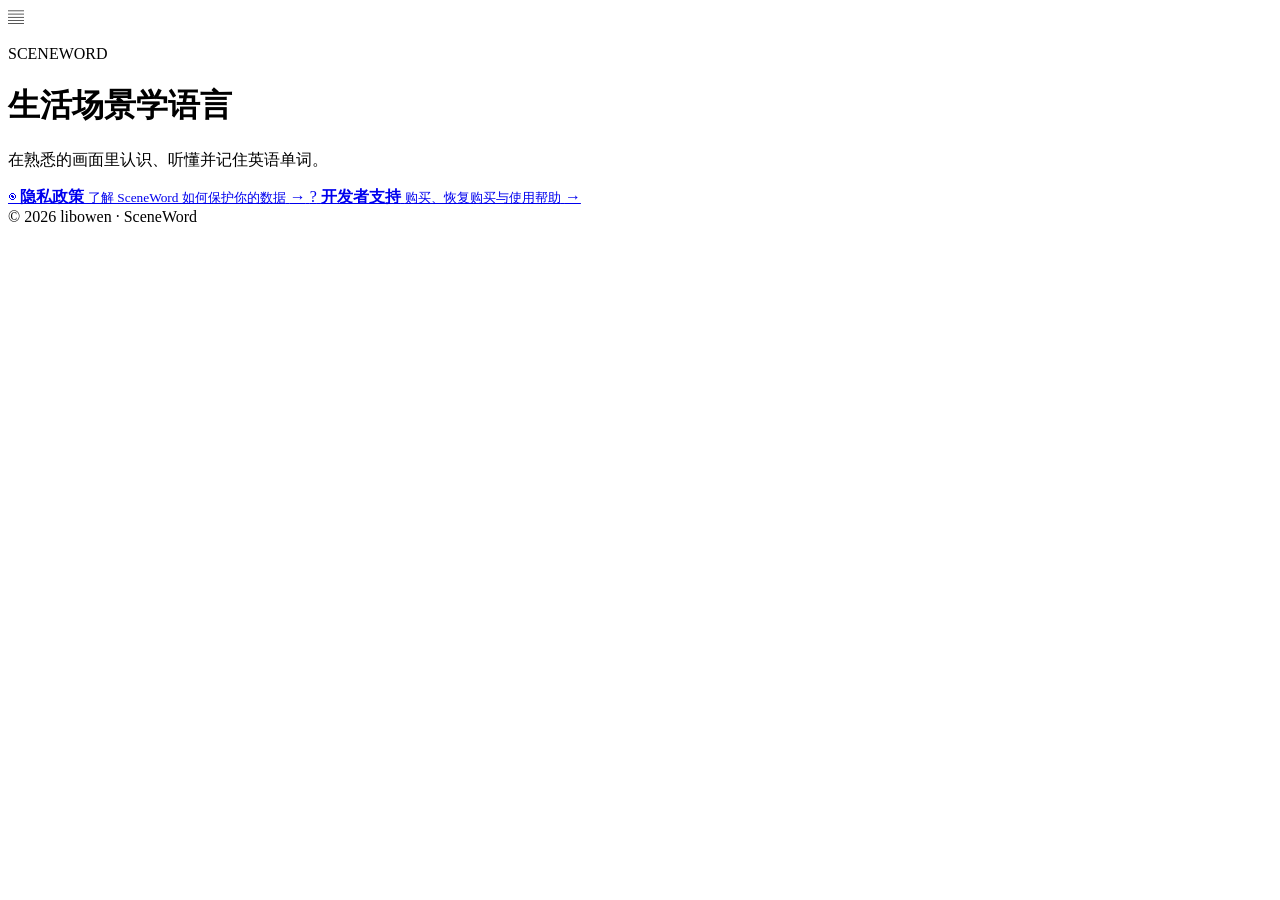
==== index.html @ d2f7aee0 "feat: add SceneWord support home" ====
<!doctype html>
<html lang="zh-CN">
<head>
  <meta charset="utf-8">
  <meta name="viewport" content="width=device-width, initial-scale=1">
  <meta name="description" content="SceneWord 隐私政策与开发者支持。">
  <title>SceneWord · 支持</title>
  <link rel="stylesheet" href="styles.css">
</head>
<body>
  <main class="shell">
    <header class="hero">
      <div class="brand-mark" aria-hidden="true">▤</div>
      <div>
        <p class="eyebrow">SCENEWORD</p>
        <h1>生活场景学语言</h1>
        <p class="lead">在熟悉的画面里认识、听懂并记住英语单词。</p>
      </div>
    </header>

    <section class="link-grid" aria-label="帮助链接">
      <a class="link-card" href="privacy.html">
        <span class="card-icon" aria-hidden="true">◉</span>
        <span>
          <strong>隐私政策</strong>
          <small>了解 SceneWord 如何保护你的数据</small>
        </span>
        <span class="arrow" aria-hidden="true">→</span>
      </a>
      <a class="link-card" href="support.html">
        <span class="card-icon" aria-hidden="true">?</span>
        <span>
          <strong>开发者支持</strong>
          <small>购买、恢复购买与使用帮助</small>
        </span>
        <span class="arrow" aria-hidden="true">→</span>
      </a>
    </section>

    <footer>© 2026 libowen · SceneWord</footer>
  </main>
</body>
</html>
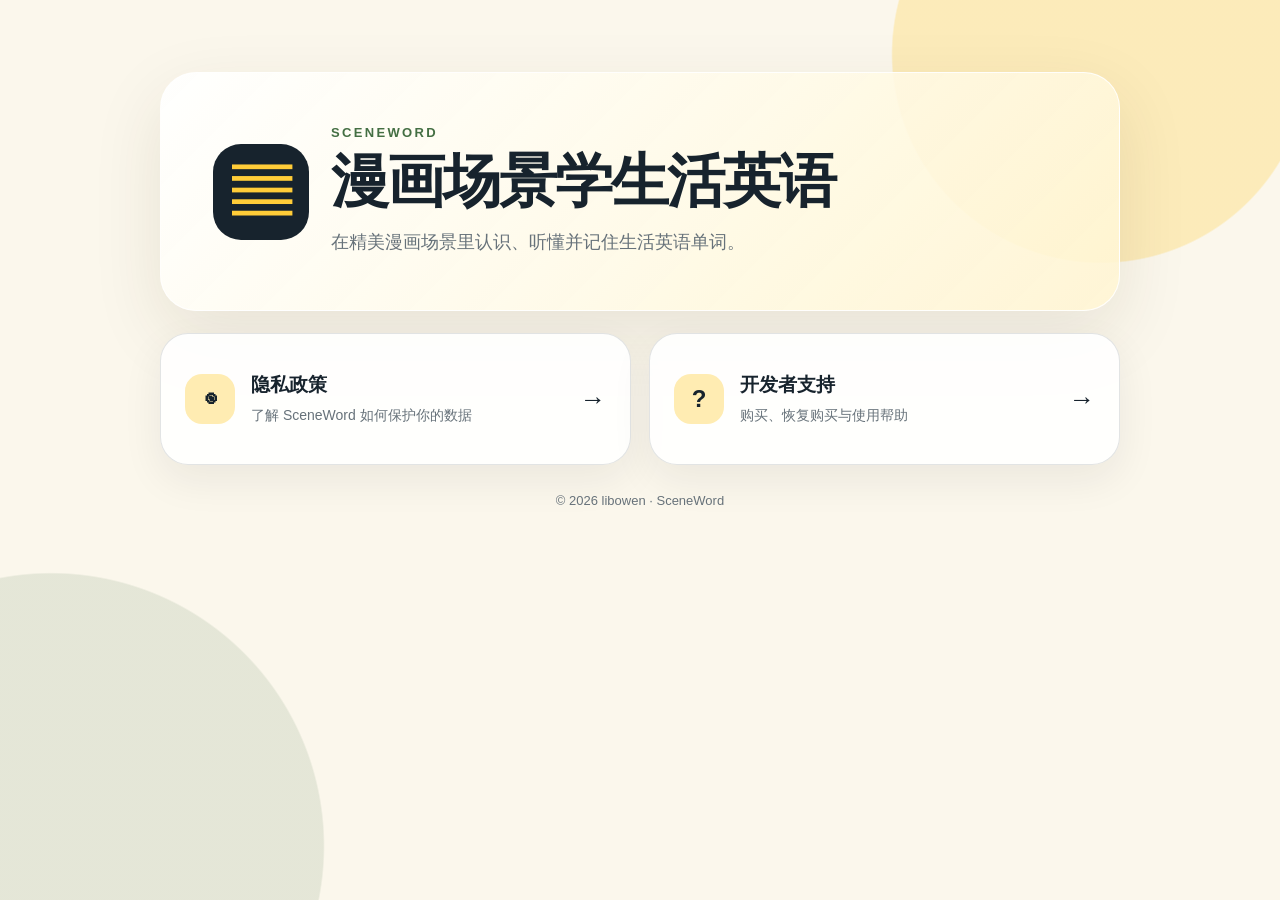
==== commit fa621dd5: "docs: update pronunciation and speech disclosures" ====
--- a/index.html
+++ b/index.html
@@ -3,7 +3,7 @@
 <head>
   <meta charset="utf-8">
   <meta name="viewport" content="width=device-width, initial-scale=1">
-  <meta name="description" content="SceneWord 隐私政策与开发者支持。">
+  <meta name="description" content="SceneWord 漫画场景学生活英语：隐私政策与开发者支持。">
   <title>SceneWord · 支持</title>
   <link rel="stylesheet" href="styles.css">
 </head>
@@ -13,8 +13,8 @@
       <div class="brand-mark" aria-hidden="true">▤</div>
       <div>
         <p class="eyebrow">SCENEWORD</p>
-        <h1>生活场景学语言</h1>
-        <p class="lead">在熟悉的画面里认识、听懂并记住英语单词。</p>
+        <h1>漫画场景学生活英语</h1>
+        <p class="lead">在精美漫画场景里认识、听懂并记住生活英语单词。</p>
       </div>
     </header>
 
--- a/styles.css
+++ b/styles.css
@@ -0,0 +1,195 @@
+:root {
+  color-scheme: light;
+  --ink: #17232d;
+  --muted: #67727a;
+  --paper: #fbf7ec;
+  --card: rgba(255, 255, 255, 0.9);
+  --yellow: #ffcc38;
+  --orange: #f47c31;
+  --green: #446f43;
+  --line: rgba(23, 35, 45, 0.12);
+  font-family: -apple-system, BlinkMacSystemFont, "SF Pro Display", "PingFang SC", "Helvetica Neue", sans-serif;
+}
+
+* { box-sizing: border-box; }
+
+body {
+  margin: 0;
+  min-height: 100vh;
+  color: var(--ink);
+  background:
+    radial-gradient(circle at 86% 6%, rgba(255, 204, 56, 0.28) 0 13rem, transparent 13.1rem),
+    radial-gradient(circle at 4% 94%, rgba(68, 111, 67, 0.12) 0 17rem, transparent 17.1rem),
+    var(--paper);
+}
+
+a { color: inherit; }
+
+.shell {
+  width: min(960px, calc(100% - 32px));
+  margin: 0 auto;
+  padding: 72px 0 28px;
+}
+
+.hero {
+  display: flex;
+  align-items: center;
+  gap: 22px;
+  padding: 52px;
+  border-radius: 36px;
+  background: linear-gradient(135deg, rgba(255,255,255,.94), rgba(255,245,210,.88));
+  border: 1px solid rgba(255,255,255,.9);
+  box-shadow: 0 24px 70px rgba(60, 48, 19, .10);
+}
+
+.hero > div:last-child {
+  flex: 1 1 0;
+  width: 0;
+  min-width: 0;
+}
+
+.hero h1 {
+  overflow-wrap: anywhere;
+  word-break: break-word;
+}
+
+.brand-mark {
+  display: grid;
+  place-items: center;
+  flex: 0 0 96px;
+  width: 96px;
+  height: 96px;
+  border-radius: 28px;
+  color: var(--yellow);
+  background: var(--ink);
+  font-size: 58px;
+  font-weight: 900;
+  line-height: 1;
+}
+
+.eyebrow {
+  margin: 0 0 10px;
+  color: var(--green);
+  font-size: 13px;
+  font-weight: 900;
+  letter-spacing: .18em;
+}
+
+h1 {
+  margin: 0;
+  font-size: clamp(34px, 7vw, 58px);
+  line-height: 1.06;
+  letter-spacing: -.035em;
+}
+
+.lead {
+  margin: 16px 0 0;
+  color: var(--muted);
+  font-size: 18px;
+  line-height: 1.7;
+}
+
+.lead.compact { margin-bottom: 26px; }
+
+.link-grid {
+  display: grid;
+  grid-template-columns: repeat(2, minmax(0, 1fr));
+  gap: 18px;
+  margin-top: 22px;
+}
+
+.link-card {
+  display: grid;
+  grid-template-columns: auto 1fr auto;
+  align-items: center;
+  gap: 16px;
+  min-height: 132px;
+  padding: 24px;
+  border: 1px solid var(--line);
+  border-radius: 28px;
+  background: var(--card);
+  text-decoration: none;
+  box-shadow: 0 15px 42px rgba(23,35,45,.07);
+  transition: transform .18s ease, box-shadow .18s ease;
+}
+
+.link-card:hover {
+  transform: translateY(-3px);
+  box-shadow: 0 20px 48px rgba(23,35,45,.11);
+}
+
+.card-icon {
+  display: grid;
+  place-items: center;
+  width: 50px;
+  height: 50px;
+  border-radius: 17px;
+  background: rgba(255,204,56,.38);
+  font-size: 24px;
+  font-weight: 900;
+}
+
+.link-card strong { display: block; font-size: 19px; }
+.link-card small { display: block; margin-top: 7px; color: var(--muted); font-size: 14px; line-height: 1.45; }
+.arrow { font-size: 26px; }
+
+.document-shell { width: min(820px, calc(100% - 28px)); padding-top: 36px; }
+.back-link { display: inline-block; margin-bottom: 18px; color: var(--green); font-weight: 800; text-decoration: none; }
+
+.document-card {
+  padding: clamp(28px, 7vw, 64px);
+  border: 1px solid rgba(255,255,255,.94);
+  border-radius: 34px;
+  background: var(--card);
+  box-shadow: 0 24px 70px rgba(60,48,19,.10);
+}
+
+.document-card h1 { font-size: clamp(34px, 7vw, 52px); }
+.document-card h2 { margin: 34px 0 10px; font-size: 21px; }
+.document-card p { color: #3d484f; font-size: 16px; line-height: 1.85; }
+.document-card a { color: #275f70; font-weight: 700; }
+.updated { margin: 12px 0 30px; color: var(--muted) !important; font-size: 14px !important; }
+
+.contact-button {
+  display: inline-flex;
+  align-items: center;
+  justify-content: center;
+  padding: 15px 20px;
+  border-radius: 16px;
+  color: white !important;
+  background: var(--ink);
+  text-decoration: none;
+  box-shadow: 0 10px 22px rgba(23,35,45,.16);
+}
+
+.faq { margin-top: 36px; }
+.faq details { border-top: 1px solid var(--line); padding: 20px 2px; }
+.faq details:last-child { border-bottom: 1px solid var(--line); }
+.faq summary { cursor: pointer; font-size: 17px; font-weight: 800; }
+.faq details p { margin-bottom: 0; }
+
+.device-note {
+  margin-top: 30px;
+  padding: 22px 24px;
+  border-radius: 20px;
+  background: rgba(255,204,56,.18);
+}
+.device-note h2 { margin-top: 0; }
+.device-note p { margin-bottom: 0; }
+.policy-link { margin-top: 28px; }
+
+footer { padding: 28px 4px 0; color: var(--muted); font-size: 13px; text-align: center; }
+
+@media (max-width: 700px) {
+  .shell { padding-top: 28px; }
+  .hero { align-items: flex-start; padding: 30px 24px; border-radius: 28px; }
+  .hero h1 { font-size: 30px; line-height: 1.14; word-break: break-all; }
+  .hero .lead { font-size: 16px; overflow-wrap: anywhere; word-break: break-all; }
+  .brand-mark { flex-basis: 62px; width: 62px; height: 62px; border-radius: 19px; font-size: 37px; }
+  .link-grid { grid-template-columns: 1fr; }
+  .link-card { min-height: 112px; }
+}
+
+@media (prefers-reduced-motion: reduce) {
+  .link-card { transition: none; }
+}
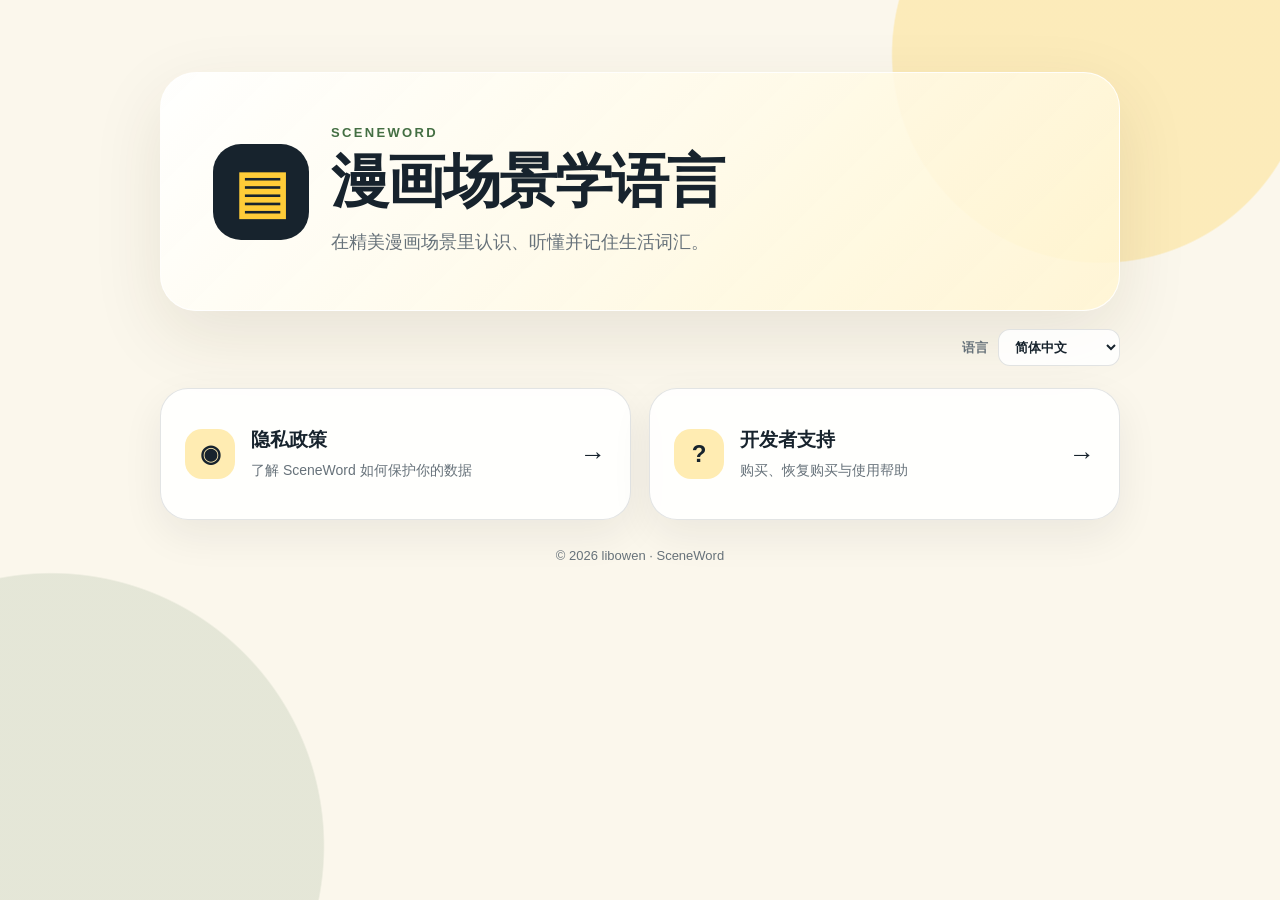
==== commit ae8b5e39: "feat: localize support and privacy pages" ====
--- a/index.html
+++ b/index.html
@@ -1,43 +1,14 @@
 <!doctype html>
-<html lang="zh-CN">
+<html lang="zh-Hans">
 <head>
   <meta charset="utf-8">
   <meta name="viewport" content="width=device-width, initial-scale=1">
-  <meta name="description" content="SceneWord 漫画场景学生活英语：隐私政策与开发者支持。">
+  <meta name="description" content="SceneWord 支持与隐私政策。">
   <title>SceneWord · 支持</title>
   <link rel="stylesheet" href="styles.css">
+  <script defer src="i18n.js"></script>
 </head>
-<body>
-  <main class="shell">
-    <header class="hero">
-      <div class="brand-mark" aria-hidden="true">▤</div>
-      <div>
-        <p class="eyebrow">SCENEWORD</p>
-        <h1>漫画场景学生活英语</h1>
-        <p class="lead">在精美漫画场景里认识、听懂并记住生活英语单词。</p>
-      </div>
-    </header>
-
-    <section class="link-grid" aria-label="帮助链接">
-      <a class="link-card" href="privacy.html">
-        <span class="card-icon" aria-hidden="true">◉</span>
-        <span>
-          <strong>隐私政策</strong>
-          <small>了解 SceneWord 如何保护你的数据</small>
-        </span>
-        <span class="arrow" aria-hidden="true">→</span>
-      </a>
-      <a class="link-card" href="support.html">
-        <span class="card-icon" aria-hidden="true">?</span>
-        <span>
-          <strong>开发者支持</strong>
-          <small>购买、恢复购买与使用帮助</small>
-        </span>
-        <span class="arrow" aria-hidden="true">→</span>
-      </a>
-    </section>
-
-    <footer>© 2026 libowen · SceneWord</footer>
-  </main>
+<body data-page="home">
+  <main class="shell"><p class="loading">SceneWord</p></main>
 </body>
 </html>
--- a/styles.css
+++ b/styles.css
@@ -98,6 +98,31 @@
   margin-top: 22px;
 }
 
+.language-picker {
+  display: flex;
+  align-items: center;
+  justify-content: flex-end;
+  gap: 10px;
+  margin-top: 18px;
+  color: var(--muted);
+  font-size: 13px;
+  font-weight: 800;
+}
+
+.language-picker select {
+  max-width: 220px;
+  padding: 9px 34px 9px 12px;
+  border: 1px solid var(--line);
+  border-radius: 12px;
+  color: var(--ink);
+  background: rgba(255,255,255,.86);
+  font: inherit;
+}
+
+nav { display: flex; align-items: center; justify-content: space-between; gap: 16px; }
+nav .language-picker { margin-top: 0; }
+.loading { color: var(--muted); }
+
 .link-card {
   display: grid;
   grid-template-columns: auto 1fr auto;
@@ -188,6 +213,8 @@
   .brand-mark { flex-basis: 62px; width: 62px; height: 62px; border-radius: 19px; font-size: 37px; }
   .link-grid { grid-template-columns: 1fr; }
   .link-card { min-height: 112px; }
+  nav { align-items: flex-start; flex-direction: column; gap: 6px; }
+  nav .language-picker { align-self: flex-start; }
 }
 
 @media (prefers-reduced-motion: reduce) {
